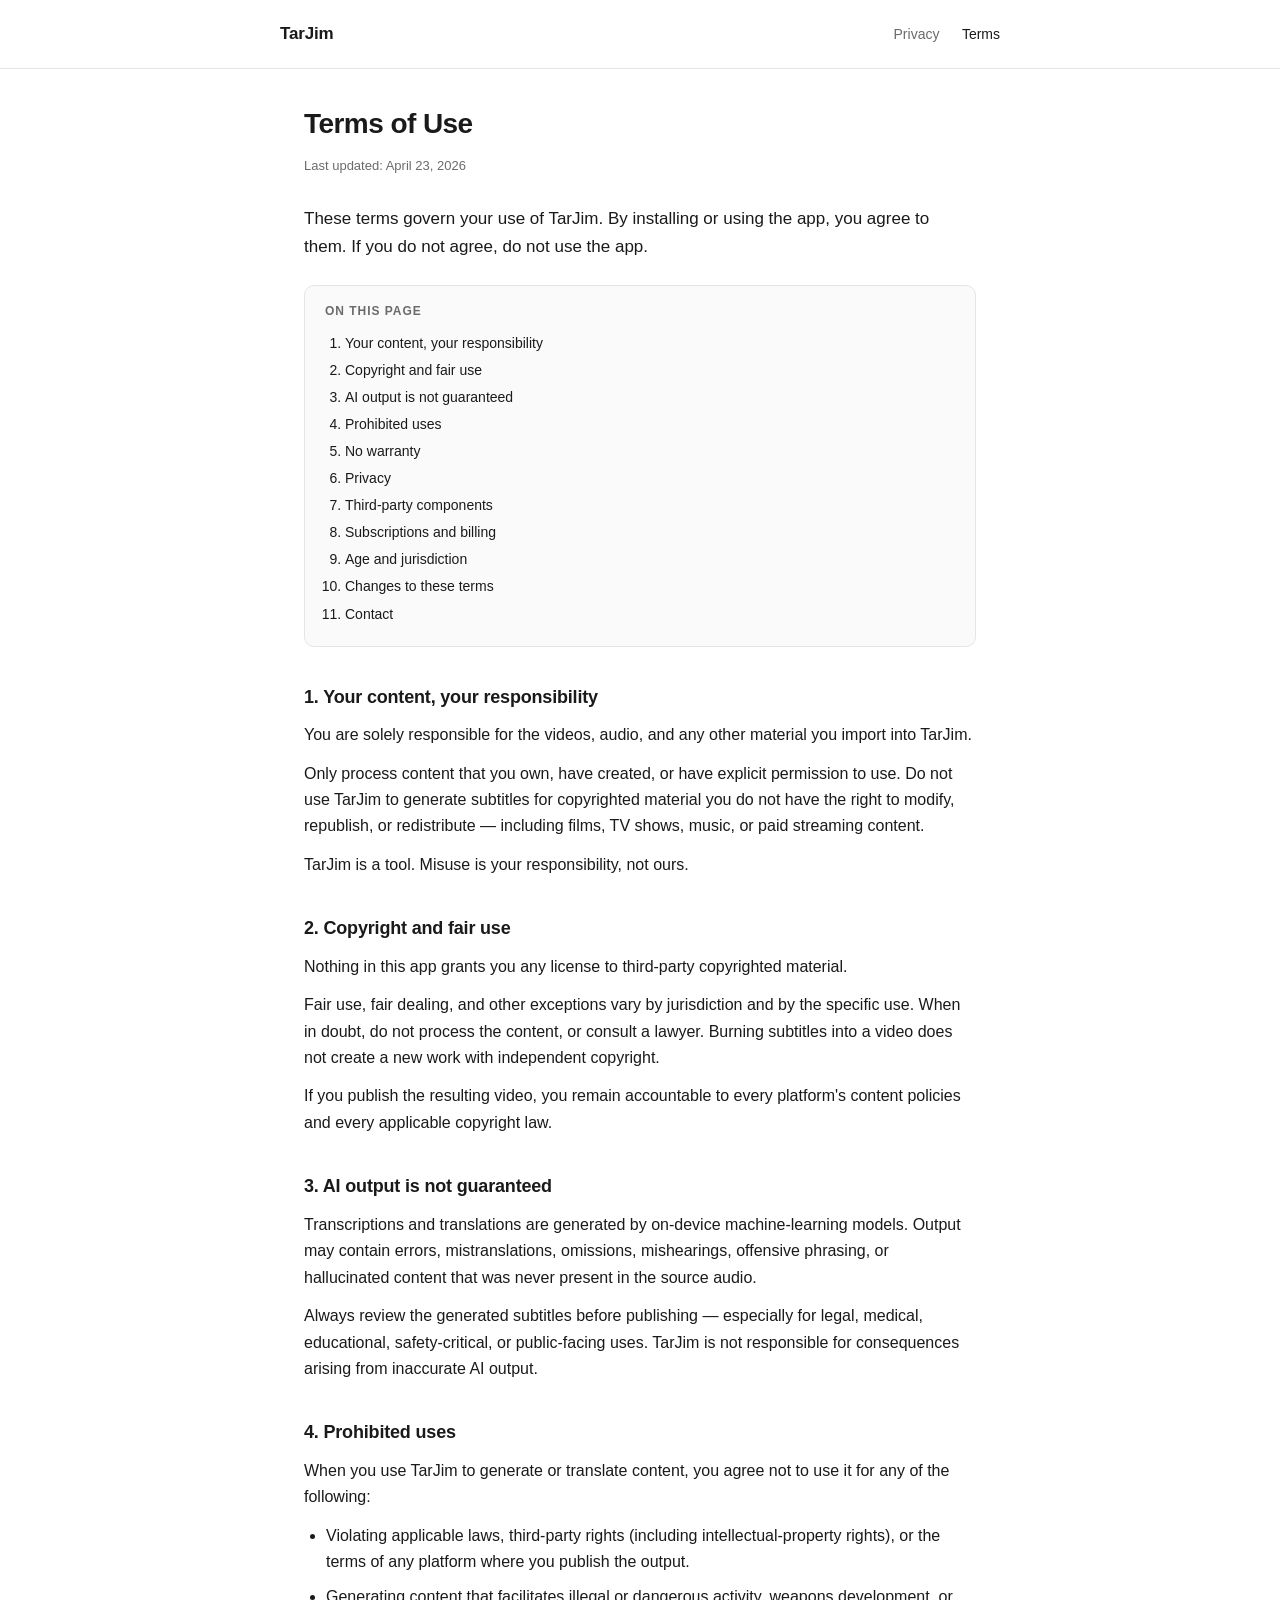
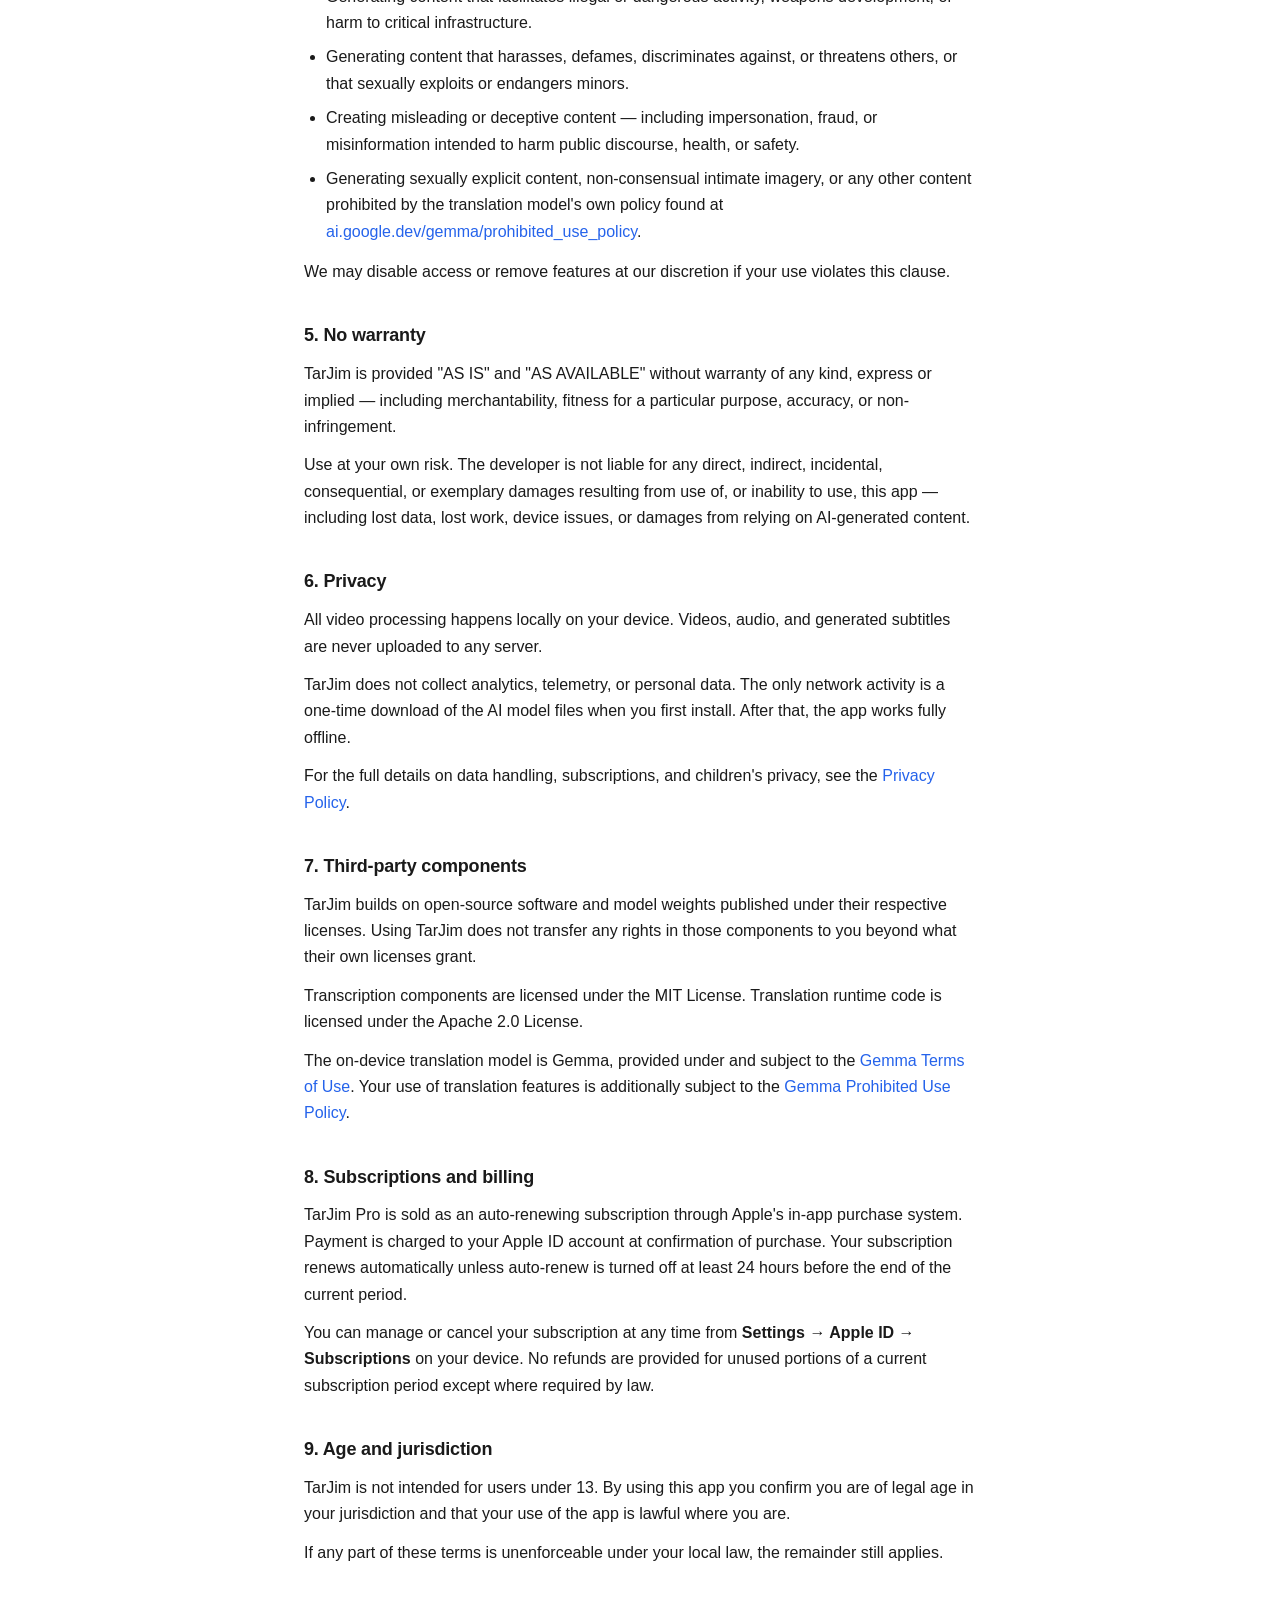
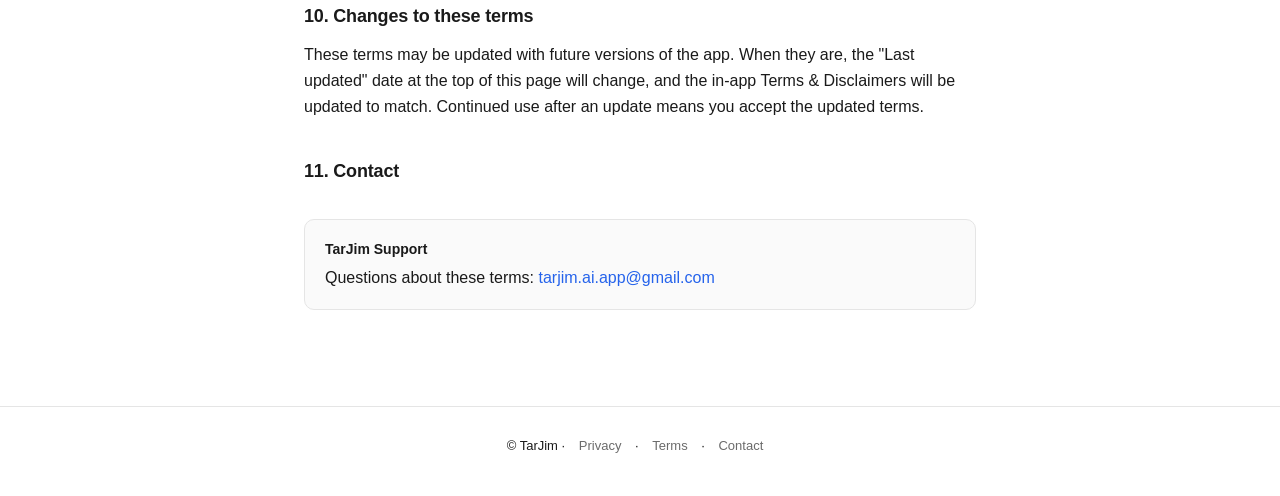
==== terms.html @ 66be7bd9 "Initial privacy policy and terms of use" ====
<!DOCTYPE html>
<html lang="en">
<head>
    <meta charset="UTF-8">
    <meta name="viewport" content="width=device-width, initial-scale=1.0">
    <title>Terms of Use — TarJim</title>
    <link rel="stylesheet" href="style.css">
</head>
<body>
    <header class="site">
        <div class="inner">
            <a href="./" class="brand">TarJim</a>
            <nav>
                <a href="privacy.html">Privacy</a>
                <a href="terms.html" class="active">Terms</a>
            </nav>
        </div>
    </header>

    <main>
        <h1>Terms of Use</h1>
        <p class="meta">Last updated: April 23, 2026</p>

        <p class="lead">These terms govern your use of TarJim. By installing or using the app, you agree to them. If you do not agree, do not use the app.</p>

        <div class="toc">
            <h3>On this page</h3>
            <ol>
                <li><a href="#content">Your content, your responsibility</a></li>
                <li><a href="#copyright">Copyright and fair use</a></li>
                <li><a href="#ai">AI output is not guaranteed</a></li>
                <li><a href="#prohibited">Prohibited uses</a></li>
                <li><a href="#warranty">No warranty</a></li>
                <li><a href="#privacy">Privacy</a></li>
                <li><a href="#thirdparty">Third-party components</a></li>
                <li><a href="#subscriptions">Subscriptions and billing</a></li>
                <li><a href="#age">Age and jurisdiction</a></li>
                <li><a href="#changes">Changes to these terms</a></li>
                <li><a href="#contact">Contact</a></li>
            </ol>
        </div>

        <h2 id="content">1. Your content, your responsibility</h2>
        <p>You are solely responsible for the videos, audio, and any other material you import into TarJim.</p>
        <p>Only process content that you own, have created, or have explicit permission to use. Do not use TarJim to generate subtitles for copyrighted material you do not have the right to modify, republish, or redistribute — including films, TV shows, music, or paid streaming content.</p>
        <p>TarJim is a tool. Misuse is your responsibility, not ours.</p>

        <h2 id="copyright">2. Copyright and fair use</h2>
        <p>Nothing in this app grants you any license to third-party copyrighted material.</p>
        <p>Fair use, fair dealing, and other exceptions vary by jurisdiction and by the specific use. When in doubt, do not process the content, or consult a lawyer. Burning subtitles into a video does not create a new work with independent copyright.</p>
        <p>If you publish the resulting video, you remain accountable to every platform's content policies and every applicable copyright law.</p>

        <h2 id="ai">3. AI output is not guaranteed</h2>
        <p>Transcriptions and translations are generated by on-device machine-learning models. Output may contain errors, mistranslations, omissions, mishearings, offensive phrasing, or hallucinated content that was never present in the source audio.</p>
        <p>Always review the generated subtitles before publishing — especially for legal, medical, educational, safety-critical, or public-facing uses. TarJim is not responsible for consequences arising from inaccurate AI output.</p>

        <h2 id="prohibited">4. Prohibited uses</h2>
        <p>When you use TarJim to generate or translate content, you agree not to use it for any of the following:</p>
        <ul>
            <li>Violating applicable laws, third-party rights (including intellectual-property rights), or the terms of any platform where you publish the output.</li>
            <li>Generating content that facilitates illegal or dangerous activity, weapons development, or harm to critical infrastructure.</li>
            <li>Generating content that harasses, defames, discriminates against, or threatens others, or that sexually exploits or endangers minors.</li>
            <li>Creating misleading or deceptive content — including impersonation, fraud, or misinformation intended to harm public discourse, health, or safety.</li>
            <li>Generating sexually explicit content, non-consensual intimate imagery, or any other content prohibited by the translation model's own policy found at <a href="https://ai.google.dev/gemma/prohibited_use_policy">ai.google.dev/gemma/prohibited_use_policy</a>.</li>
        </ul>
        <p>We may disable access or remove features at our discretion if your use violates this clause.</p>

        <h2 id="warranty">5. No warranty</h2>
        <p>TarJim is provided "AS IS" and "AS AVAILABLE" without warranty of any kind, express or implied — including merchantability, fitness for a particular purpose, accuracy, or non-infringement.</p>
        <p>Use at your own risk. The developer is not liable for any direct, indirect, incidental, consequential, or exemplary damages resulting from use of, or inability to use, this app — including lost data, lost work, device issues, or damages from relying on AI-generated content.</p>

        <h2 id="privacy">6. Privacy</h2>
        <p>All video processing happens locally on your device. Videos, audio, and generated subtitles are never uploaded to any server.</p>
        <p>TarJim does not collect analytics, telemetry, or personal data. The only network activity is a one-time download of the AI model files when you first install. After that, the app works fully offline.</p>
        <p>For the full details on data handling, subscriptions, and children's privacy, see the <a href="privacy.html">Privacy Policy</a>.</p>

        <h2 id="thirdparty">7. Third-party components</h2>
        <p>TarJim builds on open-source software and model weights published under their respective licenses. Using TarJim does not transfer any rights in those components to you beyond what their own licenses grant.</p>
        <p>Transcription components are licensed under the MIT License. Translation runtime code is licensed under the Apache 2.0 License.</p>
        <p>The on-device translation model is Gemma, provided under and subject to the <a href="https://ai.google.dev/gemma/terms">Gemma Terms of Use</a>. Your use of translation features is additionally subject to the <a href="https://ai.google.dev/gemma/prohibited_use_policy">Gemma Prohibited Use Policy</a>.</p>

        <h2 id="subscriptions">8. Subscriptions and billing</h2>
        <p>TarJim Pro is sold as an auto-renewing subscription through Apple's in-app purchase system. Payment is charged to your Apple ID account at confirmation of purchase. Your subscription renews automatically unless auto-renew is turned off at least 24 hours before the end of the current period.</p>
        <p>You can manage or cancel your subscription at any time from <strong>Settings → Apple ID → Subscriptions</strong> on your device. No refunds are provided for unused portions of a current subscription period except where required by law.</p>

        <h2 id="age">9. Age and jurisdiction</h2>
        <p>TarJim is not intended for users under 13. By using this app you confirm you are of legal age in your jurisdiction and that your use of the app is lawful where you are.</p>
        <p>If any part of these terms is unenforceable under your local law, the remainder still applies.</p>

        <h2 id="changes">10. Changes to these terms</h2>
        <p>These terms may be updated with future versions of the app. When they are, the "Last updated" date at the top of this page will change, and the in-app Terms &amp; Disclaimers will be updated to match. Continued use after an update means you accept the updated terms.</p>

        <h2 id="contact">11. Contact</h2>
        <div class="contact">
            <strong>TarJim Support</strong>
            Questions about these terms: <a href="mailto:tarjim.ai.app@gmail.com">tarjim.ai.app@gmail.com</a>
        </div>
    </main>

    <footer class="site">
        <p>&copy; TarJim · <a href="privacy.html">Privacy</a> · <a href="terms.html">Terms</a> · <a href="mailto:tarjim.ai.app@gmail.com">Contact</a></p>
    </footer>
</body>
</html>
---- style.css ----
/* TarJim legal pages */

:root {
    --bg: #ffffff;
    --text: #1a1a1a;
    --muted: #6b6b6b;
    --border: #e5e5e5;
    --accent: #2563eb;
    --card: #fafafa;
}

* {
    box-sizing: border-box;
}

html {
    -webkit-text-size-adjust: 100%;
}

body {
    margin: 0;
    font-family: -apple-system, BlinkMacSystemFont, "Segoe UI", Roboto, Helvetica, Arial, sans-serif;
    font-size: 16px;
    line-height: 1.65;
    color: var(--text);
    background: var(--bg);
}

main {
    max-width: 720px;
    margin: 0 auto;
    padding: 32px 24px 64px;
}

header.site {
    border-bottom: 1px solid var(--border);
    padding: 20px 24px;
    background: var(--bg);
    position: sticky;
    top: 0;
    backdrop-filter: saturate(180%) blur(8px);
    -webkit-backdrop-filter: saturate(180%) blur(8px);
    z-index: 10;
}

header.site .inner {
    max-width: 720px;
    margin: 0 auto;
    display: flex;
    align-items: center;
    justify-content: space-between;
    gap: 16px;
}

header.site .brand {
    font-size: 17px;
    font-weight: 600;
    letter-spacing: -0.01em;
    color: var(--text);
    text-decoration: none;
}

header.site nav a {
    font-size: 14px;
    color: var(--muted);
    text-decoration: none;
    margin-left: 18px;
}

header.site nav a:hover,
header.site nav a.active {
    color: var(--text);
}

h1 {
    font-size: 28px;
    font-weight: 700;
    letter-spacing: -0.02em;
    margin: 0 0 8px;
    color: var(--text);
}

h2 {
    font-size: 18px;
    font-weight: 600;
    letter-spacing: -0.01em;
    margin: 36px 0 10px;
    color: var(--text);
}

p, li {
    margin: 0 0 12px;
    color: var(--text);
}

ul {
    padding-left: 22px;
    margin: 0 0 14px;
}

li {
    margin-bottom: 8px;
}

a {
    color: var(--accent);
    text-decoration: none;
}

a:hover {
    text-decoration: underline;
}

.meta {
    color: var(--muted);
    font-size: 13px;
    margin: 0 0 28px;
}

.lead {
    font-size: 17px;
    color: var(--text);
    margin-bottom: 24px;
}

.toc {
    background: var(--card);
    border: 1px solid var(--border);
    border-radius: 10px;
    padding: 16px 20px;
    margin: 24px 0 36px;
    font-size: 14px;
}

.toc h3 {
    margin: 0 0 10px;
    font-size: 12px;
    font-weight: 600;
    letter-spacing: 0.08em;
    text-transform: uppercase;
    color: var(--muted);
}

.toc ol {
    margin: 0;
    padding-left: 20px;
}

.toc li {
    margin-bottom: 4px;
}

.toc a {
    color: var(--text);
}

.toc a:hover {
    color: var(--accent);
}

footer.site {
    border-top: 1px solid var(--border);
    padding: 28px 24px;
    text-align: center;
    color: var(--muted);
    font-size: 13px;
}

footer.site a {
    color: var(--muted);
    margin: 0 10px;
}

footer.site a:hover {
    color: var(--text);
}

.contact {
    background: var(--card);
    border: 1px solid var(--border);
    border-radius: 10px;
    padding: 18px 20px;
    margin: 32px 0;
}

.contact strong {
    display: block;
    margin-bottom: 4px;
    font-size: 14px;
}

.home-hero {
    text-align: center;
    padding: 48px 24px;
}

.home-hero h1 {
    font-size: 32px;
}

.home-links {
    display: grid;
    grid-template-columns: repeat(auto-fit, minmax(240px, 1fr));
    gap: 16px;
    margin-top: 32px;
}

.home-links a {
    display: block;
    padding: 20px;
    border: 1px solid var(--border);
    border-radius: 12px;
    color: var(--text);
    background: var(--card);
}

.home-links a:hover {
    border-color: var(--accent);
    text-decoration: none;
}

.home-links a strong {
    display: block;
    font-size: 16px;
    margin-bottom: 4px;
}

.home-links a span {
    display: block;
    color: var(--muted);
    font-size: 13px;
}

@media (prefers-color-scheme: dark) {
    :root {
        --bg: #0f0f10;
        --text: #f2f2f2;
        --muted: #9a9a9a;
        --border: #262628;
        --accent: #60a5fa;
        --card: #17171a;
    }
}
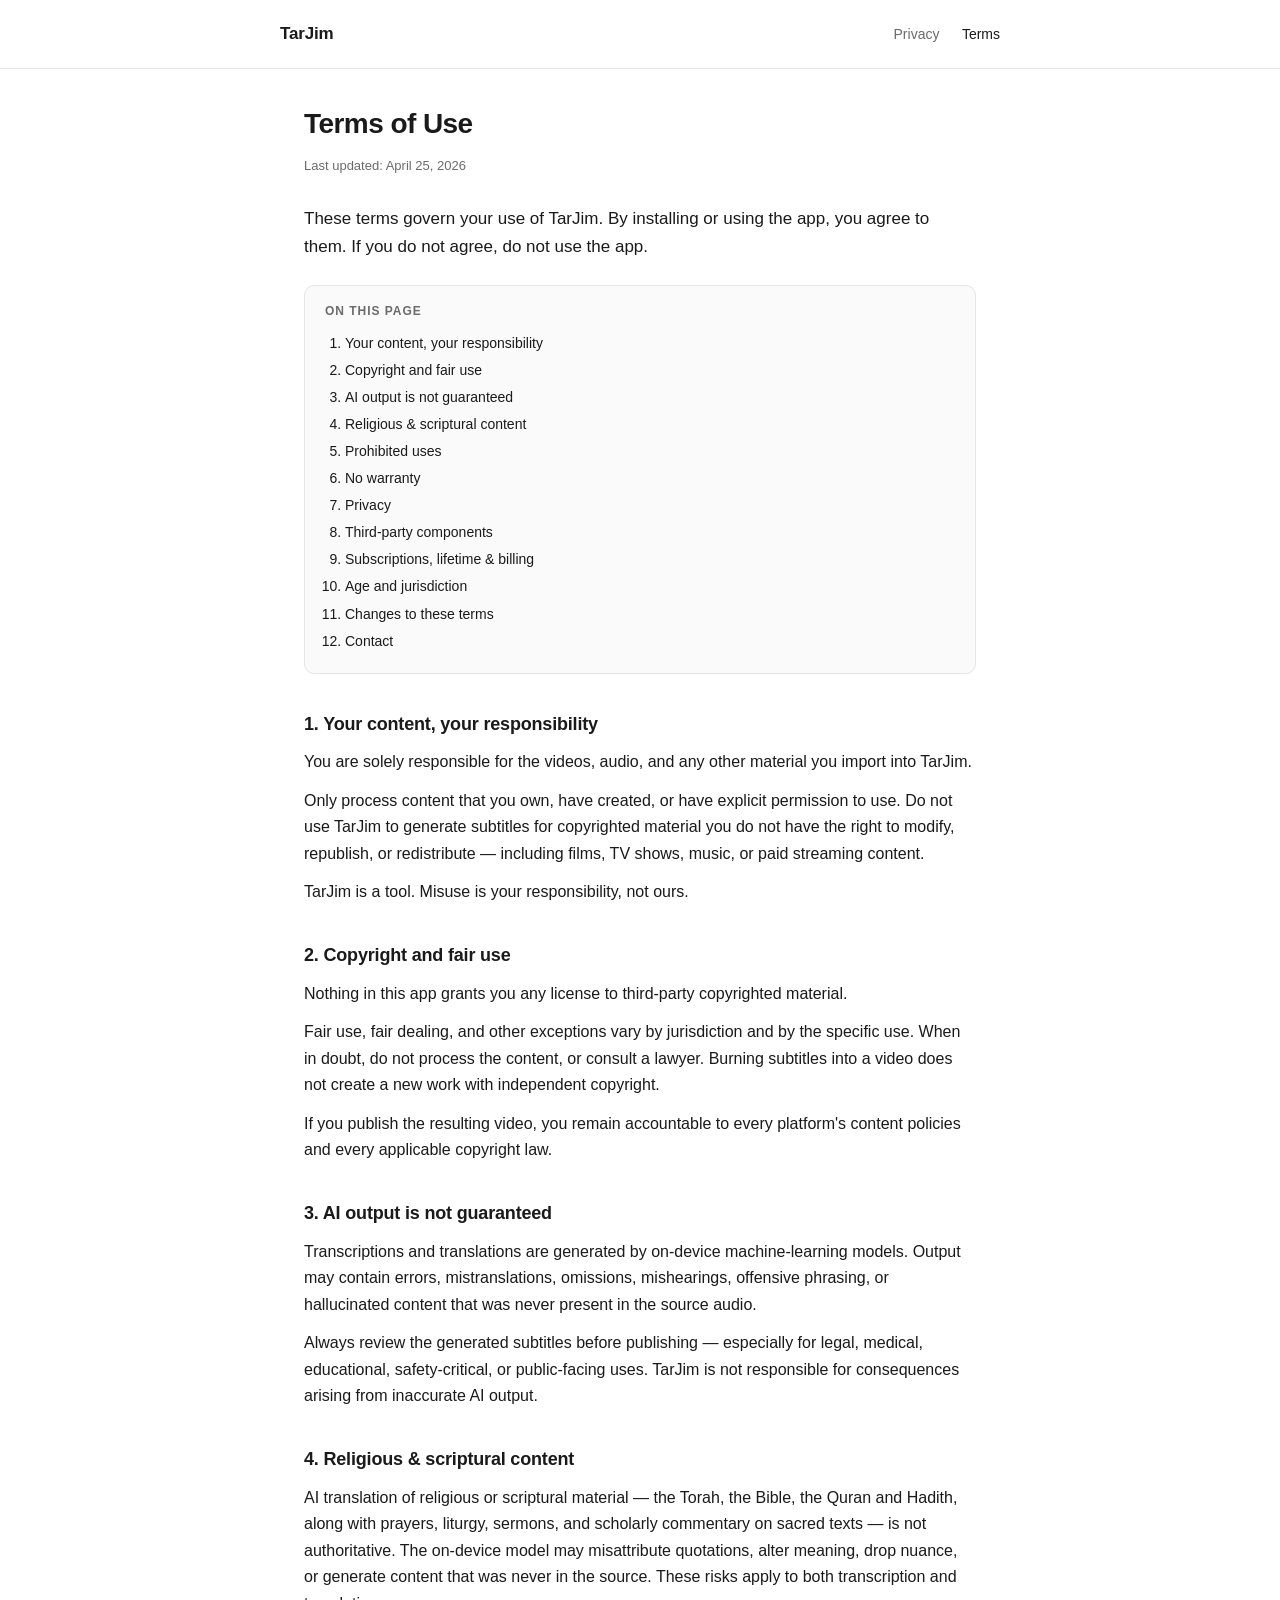
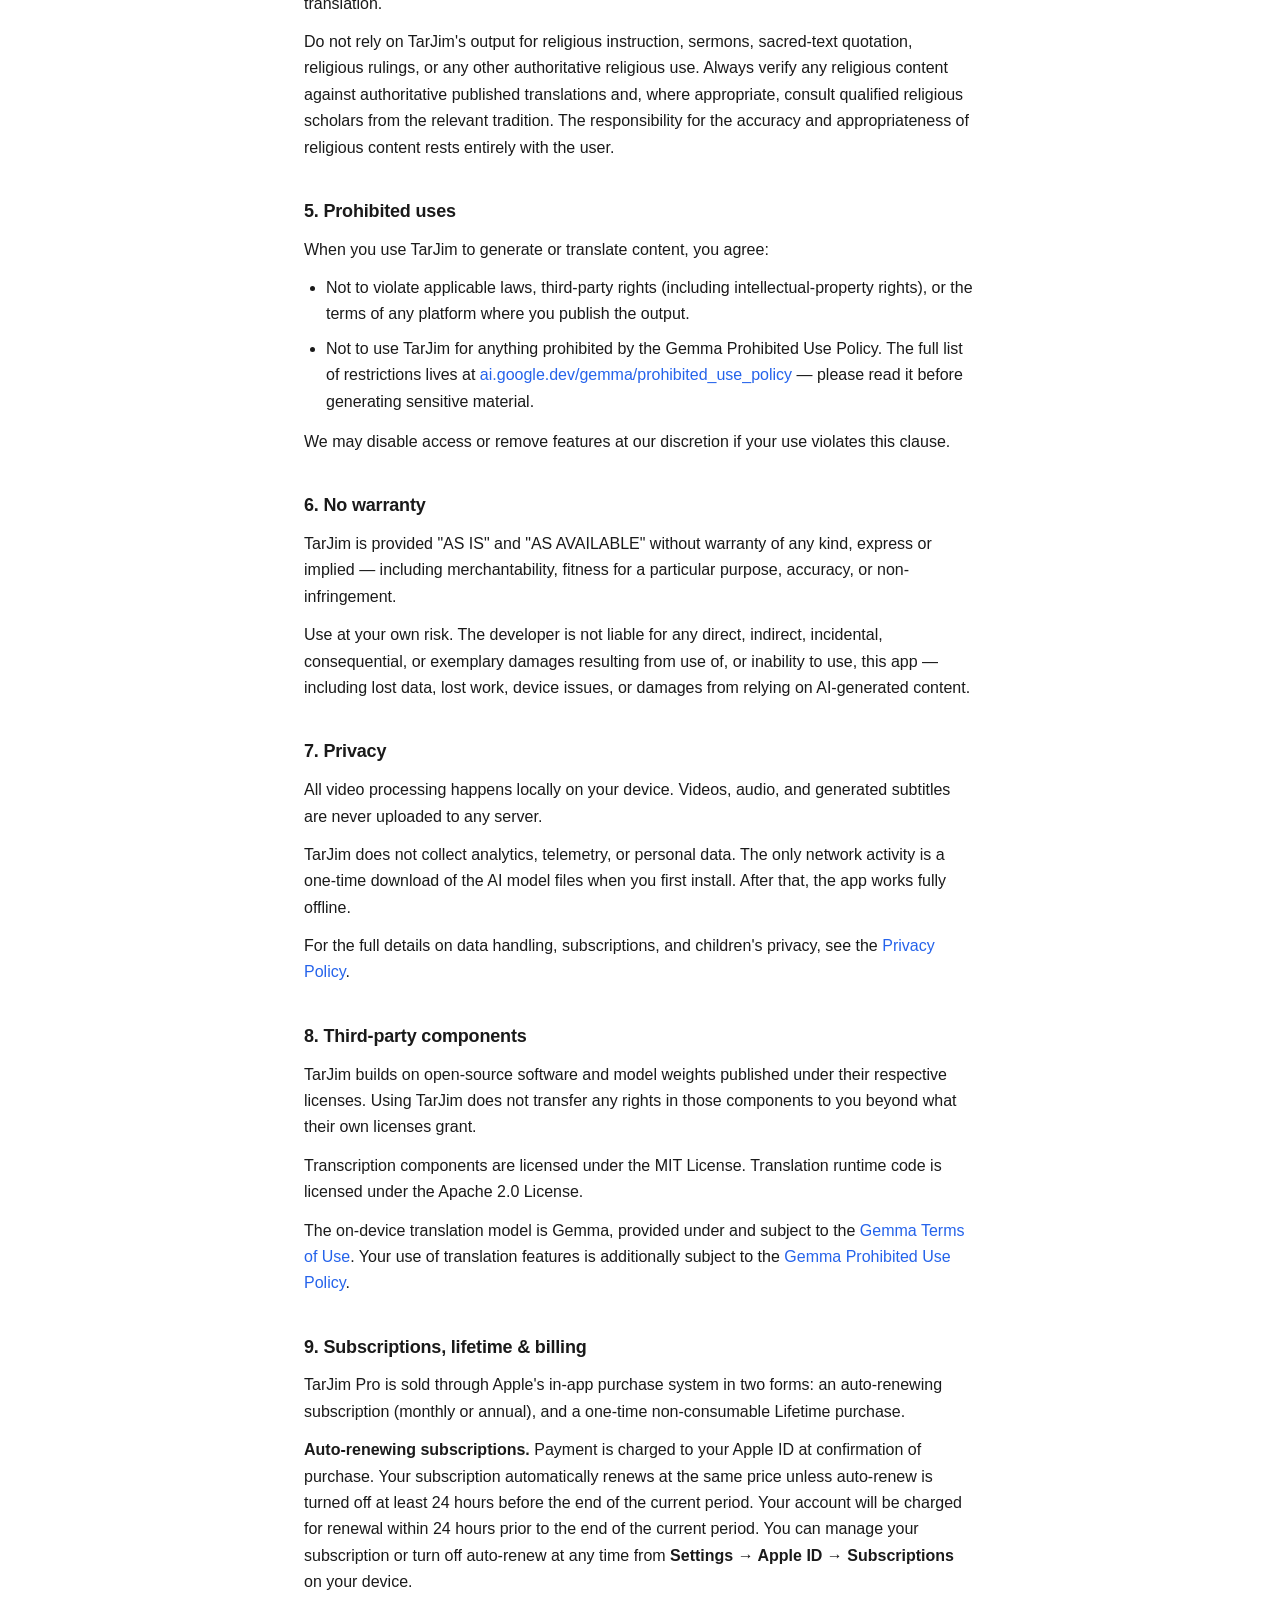
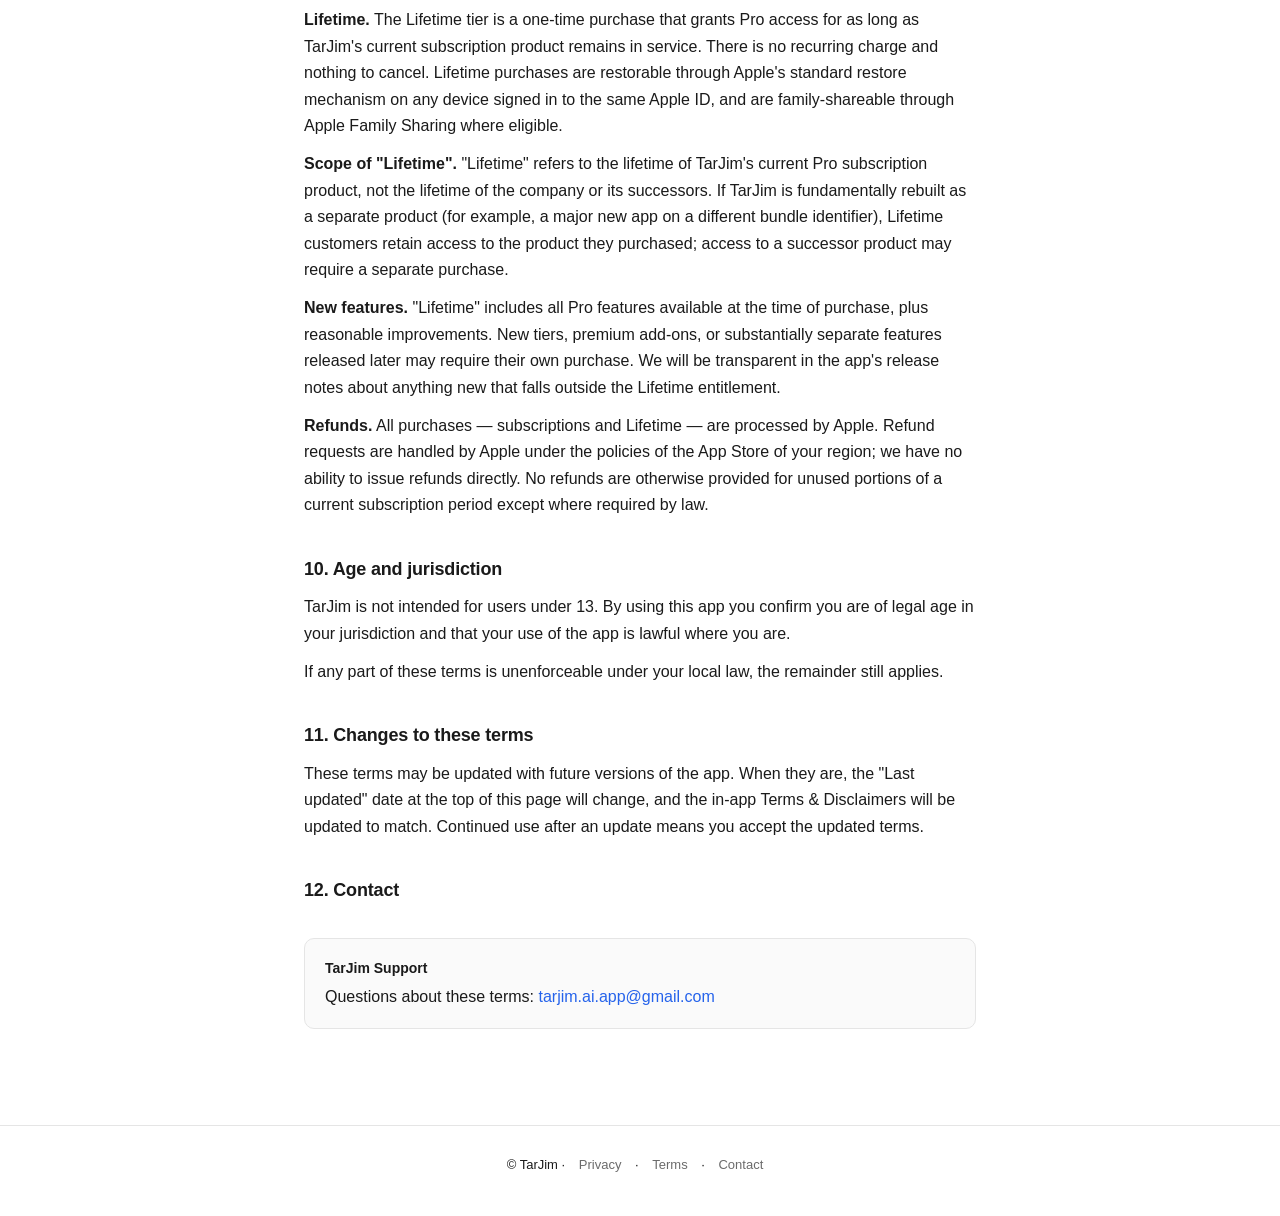
==== commit 7cdd1e82: "Add Religious & Scriptural Content clause; cover Lifetime purchases terms.html   - New clause #4 "Re" ====
--- a/terms.html
+++ b/terms.html
@@ -19,7 +19,7 @@
 
     <main>
         <h1>Terms of Use</h1>
-        <p class="meta">Last updated: April 23, 2026</p>
+        <p class="meta">Last updated: April 25, 2026</p>
 
         <p class="lead">These terms govern your use of TarJim. By installing or using the app, you agree to them. If you do not agree, do not use the app.</p>
 
@@ -29,11 +29,12 @@
                 <li><a href="#content">Your content, your responsibility</a></li>
                 <li><a href="#copyright">Copyright and fair use</a></li>
                 <li><a href="#ai">AI output is not guaranteed</a></li>
+                <li><a href="#religious">Religious &amp; scriptural content</a></li>
                 <li><a href="#prohibited">Prohibited uses</a></li>
                 <li><a href="#warranty">No warranty</a></li>
                 <li><a href="#privacy">Privacy</a></li>
                 <li><a href="#thirdparty">Third-party components</a></li>
-                <li><a href="#subscriptions">Subscriptions and billing</a></li>
+                <li><a href="#subscriptions">Subscriptions, lifetime &amp; billing</a></li>
                 <li><a href="#age">Age and jurisdiction</a></li>
                 <li><a href="#changes">Changes to these terms</a></li>
                 <li><a href="#contact">Contact</a></li>
@@ -54,43 +55,48 @@
         <p>Transcriptions and translations are generated by on-device machine-learning models. Output may contain errors, mistranslations, omissions, mishearings, offensive phrasing, or hallucinated content that was never present in the source audio.</p>
         <p>Always review the generated subtitles before publishing — especially for legal, medical, educational, safety-critical, or public-facing uses. TarJim is not responsible for consequences arising from inaccurate AI output.</p>
 
-        <h2 id="prohibited">4. Prohibited uses</h2>
-        <p>When you use TarJim to generate or translate content, you agree not to use it for any of the following:</p>
+        <h2 id="religious">4. Religious &amp; scriptural content</h2>
+        <p>AI translation of religious or scriptural material — the Torah, the Bible, the Quran and Hadith, along with prayers, liturgy, sermons, and scholarly commentary on sacred texts — is not authoritative. The on-device model may misattribute quotations, alter meaning, drop nuance, or generate content that was never in the source. These risks apply to both transcription and translation.</p>
+        <p>Do not rely on TarJim's output for religious instruction, sermons, sacred-text quotation, religious rulings, or any other authoritative religious use. Always verify any religious content against authoritative published translations and, where appropriate, consult qualified religious scholars from the relevant tradition. The responsibility for the accuracy and appropriateness of religious content rests entirely with the user.</p>
+
+        <h2 id="prohibited">5. Prohibited uses</h2>
+        <p>When you use TarJim to generate or translate content, you agree:</p>
         <ul>
-            <li>Violating applicable laws, third-party rights (including intellectual-property rights), or the terms of any platform where you publish the output.</li>
-            <li>Generating content that facilitates illegal or dangerous activity, weapons development, or harm to critical infrastructure.</li>
-            <li>Generating content that harasses, defames, discriminates against, or threatens others, or that sexually exploits or endangers minors.</li>
-            <li>Creating misleading or deceptive content — including impersonation, fraud, or misinformation intended to harm public discourse, health, or safety.</li>
-            <li>Generating sexually explicit content, non-consensual intimate imagery, or any other content prohibited by the translation model's own policy found at <a href="https://ai.google.dev/gemma/prohibited_use_policy">ai.google.dev/gemma/prohibited_use_policy</a>.</li>
+            <li>Not to violate applicable laws, third-party rights (including intellectual-property rights), or the terms of any platform where you publish the output.</li>
+            <li>Not to use TarJim for anything prohibited by the Gemma Prohibited Use Policy. The full list of restrictions lives at <a href="https://ai.google.dev/gemma/prohibited_use_policy">ai.google.dev/gemma/prohibited_use_policy</a> — please read it before generating sensitive material.</li>
         </ul>
         <p>We may disable access or remove features at our discretion if your use violates this clause.</p>
 
-        <h2 id="warranty">5. No warranty</h2>
+        <h2 id="warranty">6. No warranty</h2>
         <p>TarJim is provided "AS IS" and "AS AVAILABLE" without warranty of any kind, express or implied — including merchantability, fitness for a particular purpose, accuracy, or non-infringement.</p>
         <p>Use at your own risk. The developer is not liable for any direct, indirect, incidental, consequential, or exemplary damages resulting from use of, or inability to use, this app — including lost data, lost work, device issues, or damages from relying on AI-generated content.</p>
 
-        <h2 id="privacy">6. Privacy</h2>
+        <h2 id="privacy">7. Privacy</h2>
         <p>All video processing happens locally on your device. Videos, audio, and generated subtitles are never uploaded to any server.</p>
         <p>TarJim does not collect analytics, telemetry, or personal data. The only network activity is a one-time download of the AI model files when you first install. After that, the app works fully offline.</p>
         <p>For the full details on data handling, subscriptions, and children's privacy, see the <a href="privacy.html">Privacy Policy</a>.</p>
 
-        <h2 id="thirdparty">7. Third-party components</h2>
+        <h2 id="thirdparty">8. Third-party components</h2>
         <p>TarJim builds on open-source software and model weights published under their respective licenses. Using TarJim does not transfer any rights in those components to you beyond what their own licenses grant.</p>
         <p>Transcription components are licensed under the MIT License. Translation runtime code is licensed under the Apache 2.0 License.</p>
         <p>The on-device translation model is Gemma, provided under and subject to the <a href="https://ai.google.dev/gemma/terms">Gemma Terms of Use</a>. Your use of translation features is additionally subject to the <a href="https://ai.google.dev/gemma/prohibited_use_policy">Gemma Prohibited Use Policy</a>.</p>
 
-        <h2 id="subscriptions">8. Subscriptions and billing</h2>
-        <p>TarJim Pro is sold as an auto-renewing subscription through Apple's in-app purchase system. Payment is charged to your Apple ID account at confirmation of purchase. Your subscription renews automatically unless auto-renew is turned off at least 24 hours before the end of the current period.</p>
-        <p>You can manage or cancel your subscription at any time from <strong>Settings → Apple ID → Subscriptions</strong> on your device. No refunds are provided for unused portions of a current subscription period except where required by law.</p>
+        <h2 id="subscriptions">9. Subscriptions, lifetime &amp; billing</h2>
+        <p>TarJim Pro is sold through Apple's in-app purchase system in two forms: an auto-renewing subscription (monthly or annual), and a one-time non-consumable Lifetime purchase.</p>
+        <p><strong>Auto-renewing subscriptions.</strong> Payment is charged to your Apple ID at confirmation of purchase. Your subscription automatically renews at the same price unless auto-renew is turned off at least 24 hours before the end of the current period. Your account will be charged for renewal within 24 hours prior to the end of the current period. You can manage your subscription or turn off auto-renew at any time from <strong>Settings → Apple ID → Subscriptions</strong> on your device.</p>
+        <p><strong>Lifetime.</strong> The Lifetime tier is a one-time purchase that grants Pro access for as long as TarJim's current subscription product remains in service. There is no recurring charge and nothing to cancel. Lifetime purchases are restorable through Apple's standard restore mechanism on any device signed in to the same Apple ID, and are family-shareable through Apple Family Sharing where eligible.</p>
+        <p><strong>Scope of "Lifetime".</strong> "Lifetime" refers to the lifetime of TarJim's current Pro subscription product, not the lifetime of the company or its successors. If TarJim is fundamentally rebuilt as a separate product (for example, a major new app on a different bundle identifier), Lifetime customers retain access to the product they purchased; access to a successor product may require a separate purchase.</p>
+        <p><strong>New features.</strong> "Lifetime" includes all Pro features available at the time of purchase, plus reasonable improvements. New tiers, premium add-ons, or substantially separate features released later may require their own purchase. We will be transparent in the app's release notes about anything new that falls outside the Lifetime entitlement.</p>
+        <p><strong>Refunds.</strong> All purchases — subscriptions and Lifetime — are processed by Apple. Refund requests are handled by Apple under the policies of the App Store of your region; we have no ability to issue refunds directly. No refunds are otherwise provided for unused portions of a current subscription period except where required by law.</p>
 
-        <h2 id="age">9. Age and jurisdiction</h2>
+        <h2 id="age">10. Age and jurisdiction</h2>
         <p>TarJim is not intended for users under 13. By using this app you confirm you are of legal age in your jurisdiction and that your use of the app is lawful where you are.</p>
         <p>If any part of these terms is unenforceable under your local law, the remainder still applies.</p>
 
-        <h2 id="changes">10. Changes to these terms</h2>
+        <h2 id="changes">11. Changes to these terms</h2>
         <p>These terms may be updated with future versions of the app. When they are, the "Last updated" date at the top of this page will change, and the in-app Terms &amp; Disclaimers will be updated to match. Continued use after an update means you accept the updated terms.</p>
 
-        <h2 id="contact">11. Contact</h2>
+        <h2 id="contact">12. Contact</h2>
         <div class="contact">
             <strong>TarJim Support</strong>
             Questions about these terms: <a href="mailto:tarjim.ai.app@gmail.com">tarjim.ai.app@gmail.com</a>
